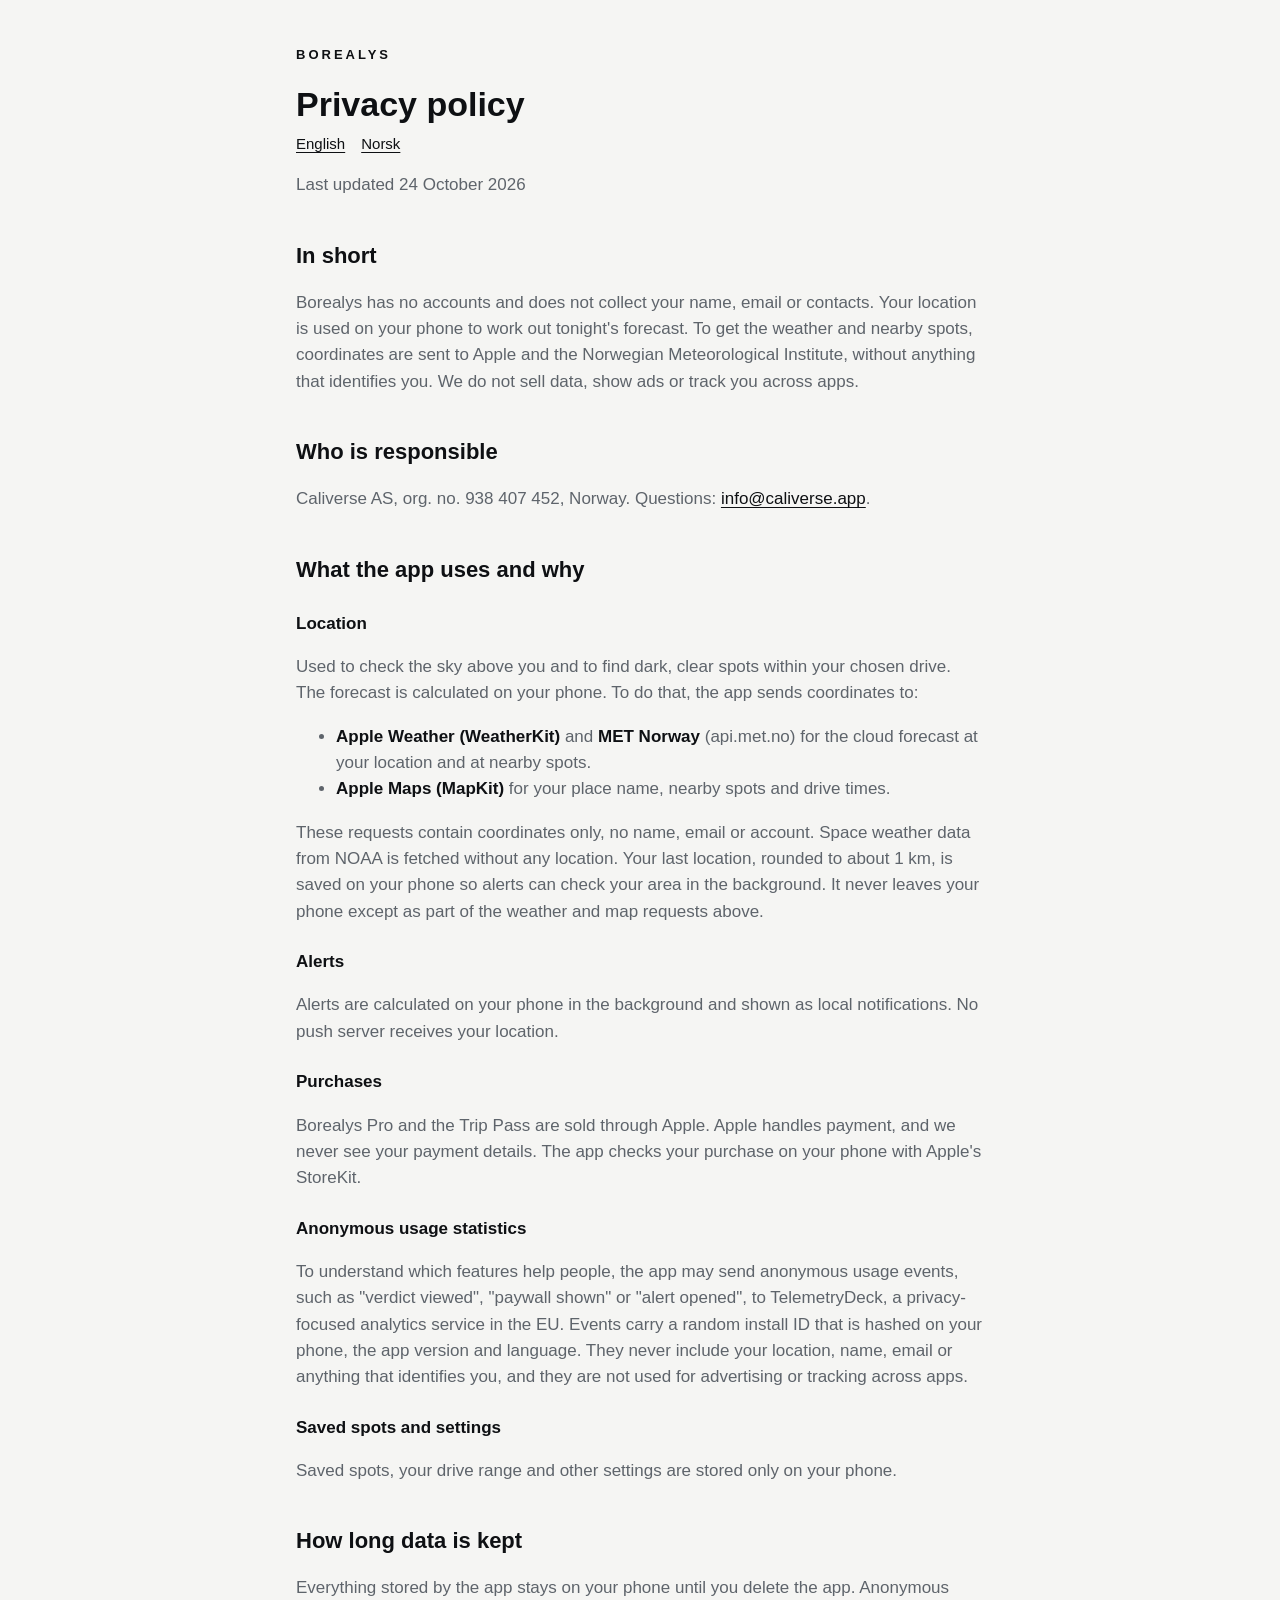
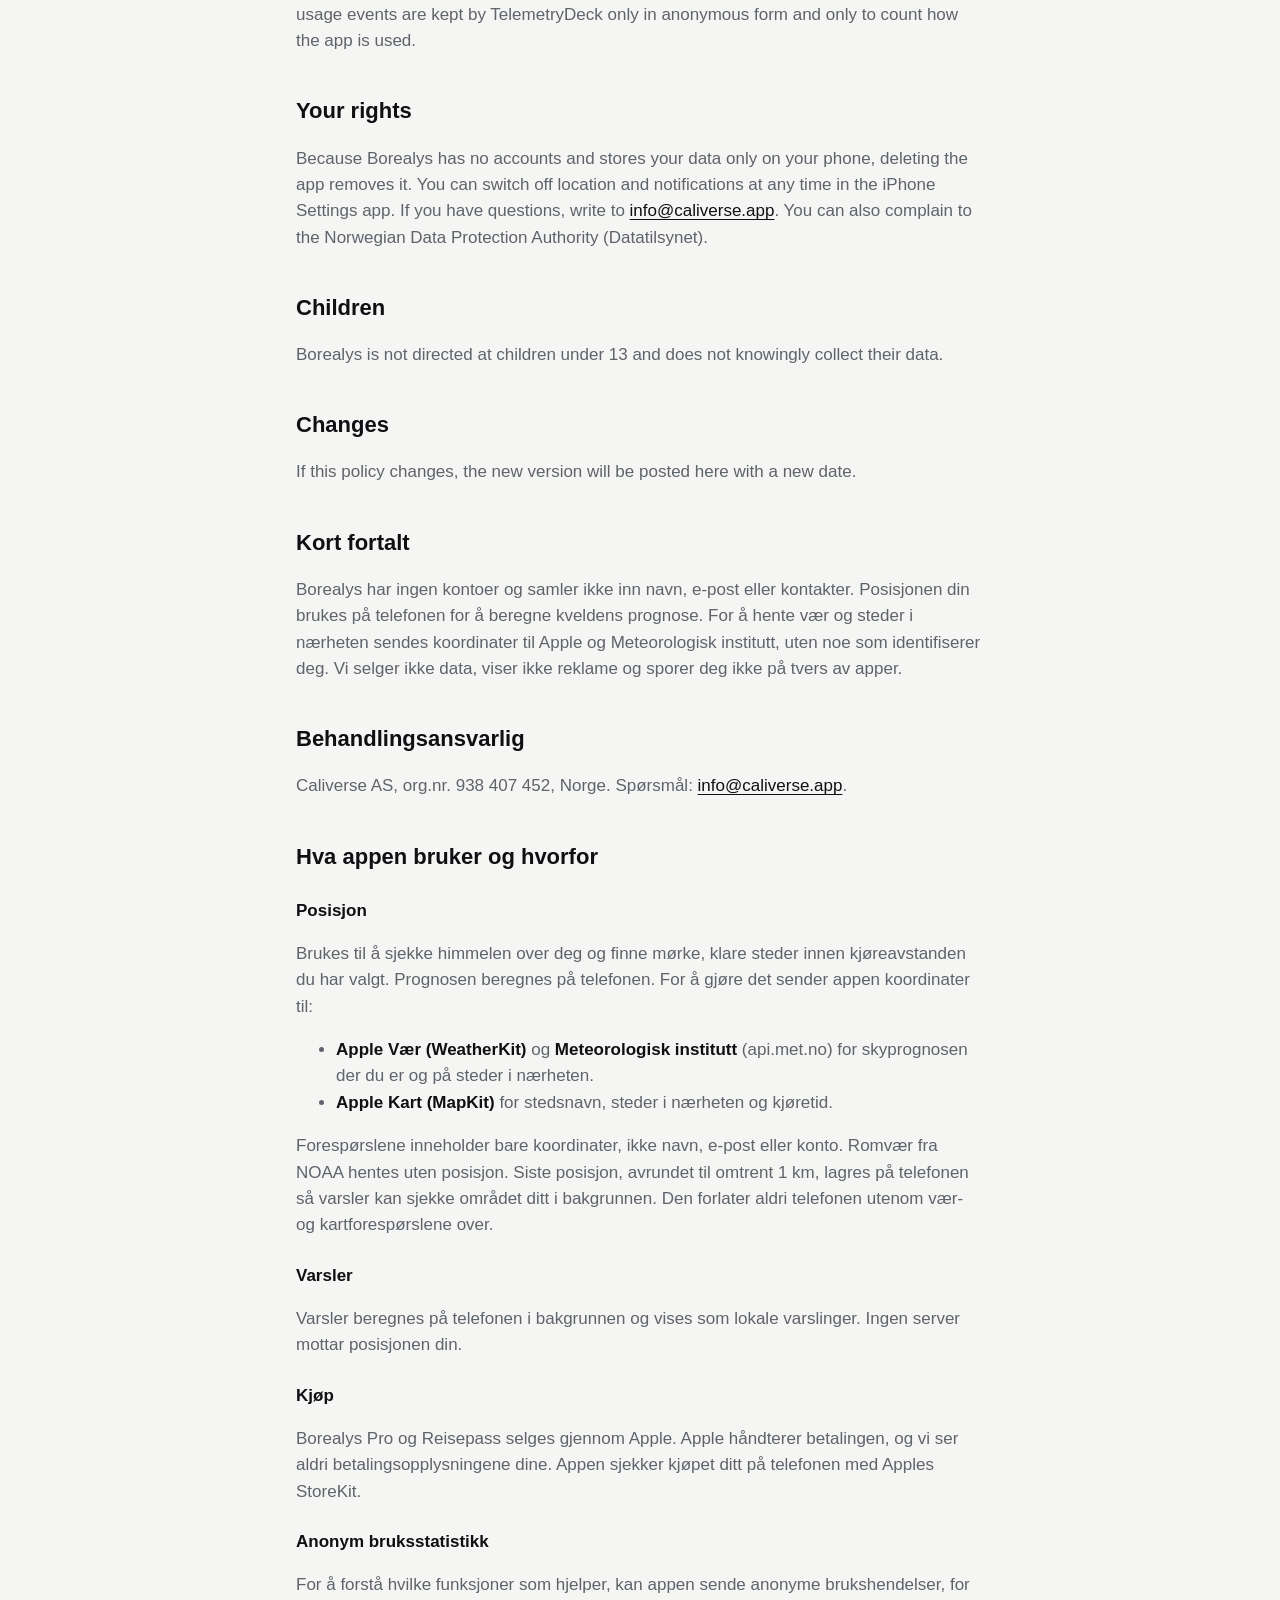
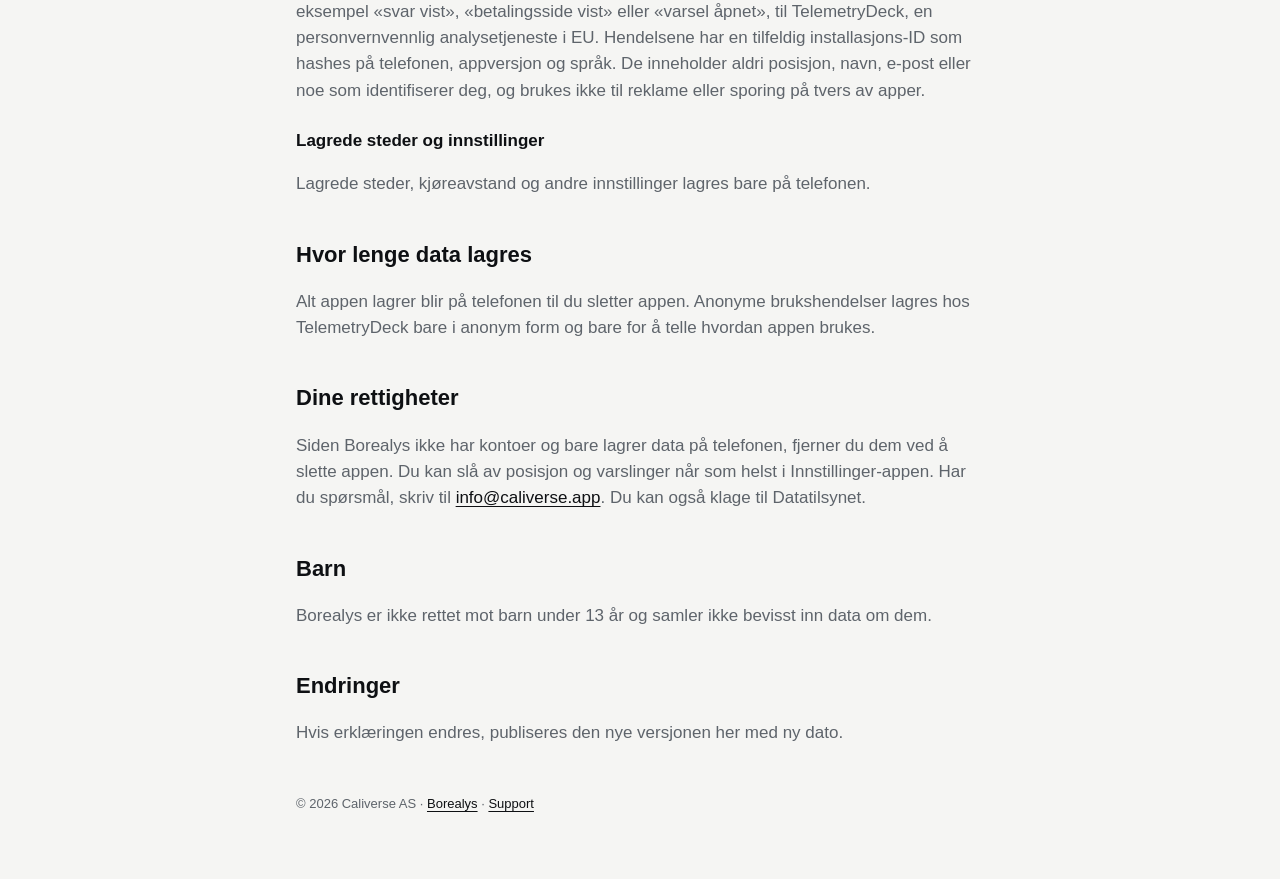
==== privacy.html @ 089b4933 "Borealys privacy and support pages Co-Authored-By: Claude Opus 5.5 <noreply@anthropic.com>" ====
<!doctype html>
<html lang="en">
<head>
<meta charset="utf-8"><meta name="viewport" content="width=device-width, initial-scale=1">
<title>Borealys Privacy Policy</title>
<link rel="stylesheet" href="style.css">
</head>
<body><main>
<div class="wordmark">BOREALYS</div>
<h1>Privacy policy</h1>
<div class="lang"><a href="#en">English</a><a href="#nb">Norsk</a></div>
<p>Last updated 24 October 2026</p>

<section id="en">
<h2>In short</h2>
<p>Borealys has no accounts and does not collect your name, email or contacts. Your location is used on your phone to work out tonight's forecast. To get the weather and nearby spots, coordinates are sent to Apple and the Norwegian Meteorological Institute, without anything that identifies you. We do not sell data, show ads or track you across apps.</p>

<h2>Who is responsible</h2>
<p>Caliverse AS, org. no. 938 407 452, Norway. Questions: <a href="mailto:info@caliverse.app">info@caliverse.app</a>.</p>

<h2>What the app uses and why</h2>
<h3>Location</h3>
<p>Used to check the sky above you and to find dark, clear spots within your chosen drive. The forecast is calculated on your phone. To do that, the app sends coordinates to:</p>
<ul>
<li><strong>Apple Weather (WeatherKit)</strong> and <strong>MET Norway</strong> (api.met.no) for the cloud forecast at your location and at nearby spots.</li>
<li><strong>Apple Maps (MapKit)</strong> for your place name, nearby spots and drive times.</li>
</ul>
<p>These requests contain coordinates only, no name, email or account. Space weather data from NOAA is fetched without any location. Your last location, rounded to about 1 km, is saved on your phone so alerts can check your area in the background. It never leaves your phone except as part of the weather and map requests above.</p>

<h3>Alerts</h3>
<p>Alerts are calculated on your phone in the background and shown as local notifications. No push server receives your location.</p>

<h3>Purchases</h3>
<p>Borealys Pro and the Trip Pass are sold through Apple. Apple handles payment, and we never see your payment details. The app checks your purchase on your phone with Apple's StoreKit.</p>

<h3>Anonymous usage statistics</h3>
<p>To understand which features help people, the app may send anonymous usage events, such as "verdict viewed", "paywall shown" or "alert opened", to TelemetryDeck, a privacy-focused analytics service in the EU. Events carry a random install ID that is hashed on your phone, the app version and language. They never include your location, name, email or anything that identifies you, and they are not used for advertising or tracking across apps.</p>

<h3>Saved spots and settings</h3>
<p>Saved spots, your drive range and other settings are stored only on your phone.</p>

<h2>How long data is kept</h2>
<p>Everything stored by the app stays on your phone until you delete the app. Anonymous usage events are kept by TelemetryDeck only in anonymous form and only to count how the app is used.</p>

<h2>Your rights</h2>
<p>Because Borealys has no accounts and stores your data only on your phone, deleting the app removes it. You can switch off location and notifications at any time in the iPhone Settings app. If you have questions, write to <a href="mailto:info@caliverse.app">info@caliverse.app</a>. You can also complain to the Norwegian Data Protection Authority (Datatilsynet).</p>

<h2>Children</h2>
<p>Borealys is not directed at children under 13 and does not knowingly collect their data.</p>

<h2>Changes</h2>
<p>If this policy changes, the new version will be posted here with a new date.</p>
</section>

<section id="nb">
<h2>Kort fortalt</h2>
<p>Borealys har ingen kontoer og samler ikke inn navn, e-post eller kontakter. Posisjonen din brukes på telefonen for å beregne kveldens prognose. For å hente vær og steder i nærheten sendes koordinater til Apple og Meteorologisk institutt, uten noe som identifiserer deg. Vi selger ikke data, viser ikke reklame og sporer deg ikke på tvers av apper.</p>

<h2>Behandlingsansvarlig</h2>
<p>Caliverse AS, org.nr. 938 407 452, Norge. Spørsmål: <a href="mailto:info@caliverse.app">info@caliverse.app</a>.</p>

<h2>Hva appen bruker og hvorfor</h2>
<h3>Posisjon</h3>
<p>Brukes til å sjekke himmelen over deg og finne mørke, klare steder innen kjøreavstanden du har valgt. Prognosen beregnes på telefonen. For å gjøre det sender appen koordinater til:</p>
<ul>
<li><strong>Apple Vær (WeatherKit)</strong> og <strong>Meteorologisk institutt</strong> (api.met.no) for skyprognosen der du er og på steder i nærheten.</li>
<li><strong>Apple Kart (MapKit)</strong> for stedsnavn, steder i nærheten og kjøretid.</li>
</ul>
<p>Forespørslene inneholder bare koordinater, ikke navn, e-post eller konto. Romvær fra NOAA hentes uten posisjon. Siste posisjon, avrundet til omtrent 1 km, lagres på telefonen så varsler kan sjekke området ditt i bakgrunnen. Den forlater aldri telefonen utenom vær- og kartforespørslene over.</p>

<h3>Varsler</h3>
<p>Varsler beregnes på telefonen i bakgrunnen og vises som lokale varslinger. Ingen server mottar posisjonen din.</p>

<h3>Kjøp</h3>
<p>Borealys Pro og Reisepass selges gjennom Apple. Apple håndterer betalingen, og vi ser aldri betalingsopplysningene dine. Appen sjekker kjøpet ditt på telefonen med Apples StoreKit.</p>

<h3>Anonym bruksstatistikk</h3>
<p>For å forstå hvilke funksjoner som hjelper, kan appen sende anonyme brukshendelser, for eksempel «svar vist», «betalingsside vist» eller «varsel åpnet», til TelemetryDeck, en personvernvennlig analysetjeneste i EU. Hendelsene har en tilfeldig installasjons-ID som hashes på telefonen, appversjon og språk. De inneholder aldri posisjon, navn, e-post eller noe som identifiserer deg, og brukes ikke til reklame eller sporing på tvers av apper.</p>

<h3>Lagrede steder og innstillinger</h3>
<p>Lagrede steder, kjøreavstand og andre innstillinger lagres bare på telefonen.</p>

<h2>Hvor lenge data lagres</h2>
<p>Alt appen lagrer blir på telefonen til du sletter appen. Anonyme brukshendelser lagres hos TelemetryDeck bare i anonym form og bare for å telle hvordan appen brukes.</p>

<h2>Dine rettigheter</h2>
<p>Siden Borealys ikke har kontoer og bare lagrer data på telefonen, fjerner du dem ved å slette appen. Du kan slå av posisjon og varslinger når som helst i Innstillinger-appen. Har du spørsmål, skriv til <a href="mailto:info@caliverse.app">info@caliverse.app</a>. Du kan også klage til Datatilsynet.</p>

<h2>Barn</h2>
<p>Borealys er ikke rettet mot barn under 13 år og samler ikke bevisst inn data om dem.</p>

<h2>Endringer</h2>
<p>Hvis erklæringen endres, publiseres den nye versjonen her med ny dato.</p>
</section>

<footer>© 2026 Caliverse AS · <a href="index.html">Borealys</a> · <a href="support.html">Support</a></footer>
</main></body>
</html>
---- style.css ----
:root { --bg:#F5F5F3; --surface:#FFFFFF; --line:#E3E5E7; --ink:#0E1013; --secondary:#5E646B; --aurora:#007A55; color-scheme: light dark; }
@media (prefers-color-scheme: dark) { :root { --bg:#0B0C0E; --surface:#15171A; --line:#26292D; --ink:#F2F3F4; --secondary:#9BA1A8; --aurora:#5BE3A6; } }
* { box-sizing: border-box; }
body { margin:0; background:var(--bg); color:var(--ink); font: 17px/1.55 -apple-system, BlinkMacSystemFont, "SF Pro Text", "Helvetica Neue", Arial, sans-serif; }
main { max-width: 720px; margin: 0 auto; padding: 48px 16px 64px; }
.wordmark { font: 600 13px/1 -apple-system, sans-serif; letter-spacing: 3px; font-stretch: expanded; }
h1 { font-size: 34px; line-height: 1.15; font-weight: 600; margin: 24px 0 8px; }
h2 { font-size: 22px; font-weight: 600; margin: 40px 0 8px; }
h3 { font-size: 17px; font-weight: 600; margin: 24px 0 4px; }
p, li { color: var(--secondary); }
strong { color: var(--ink); font-weight: 600; }
a { color: var(--ink); text-underline-offset: 3px; }
.card { background: var(--surface); border: 1px solid var(--line); border-radius: 24px; padding: 16px 24px; margin-top: 16px; }
.lang { display:flex; gap:16px; margin-top: 8px; font-size: 15px; }
.ribbon { height: 3px; width: 160px; border-radius: 2px; background: linear-gradient(90deg, #5BE3A6, #2FD4C9, #A98BFF); margin: 12px 0 24px; }
footer { margin-top: 48px; font-size: 13px; color: var(--secondary); }
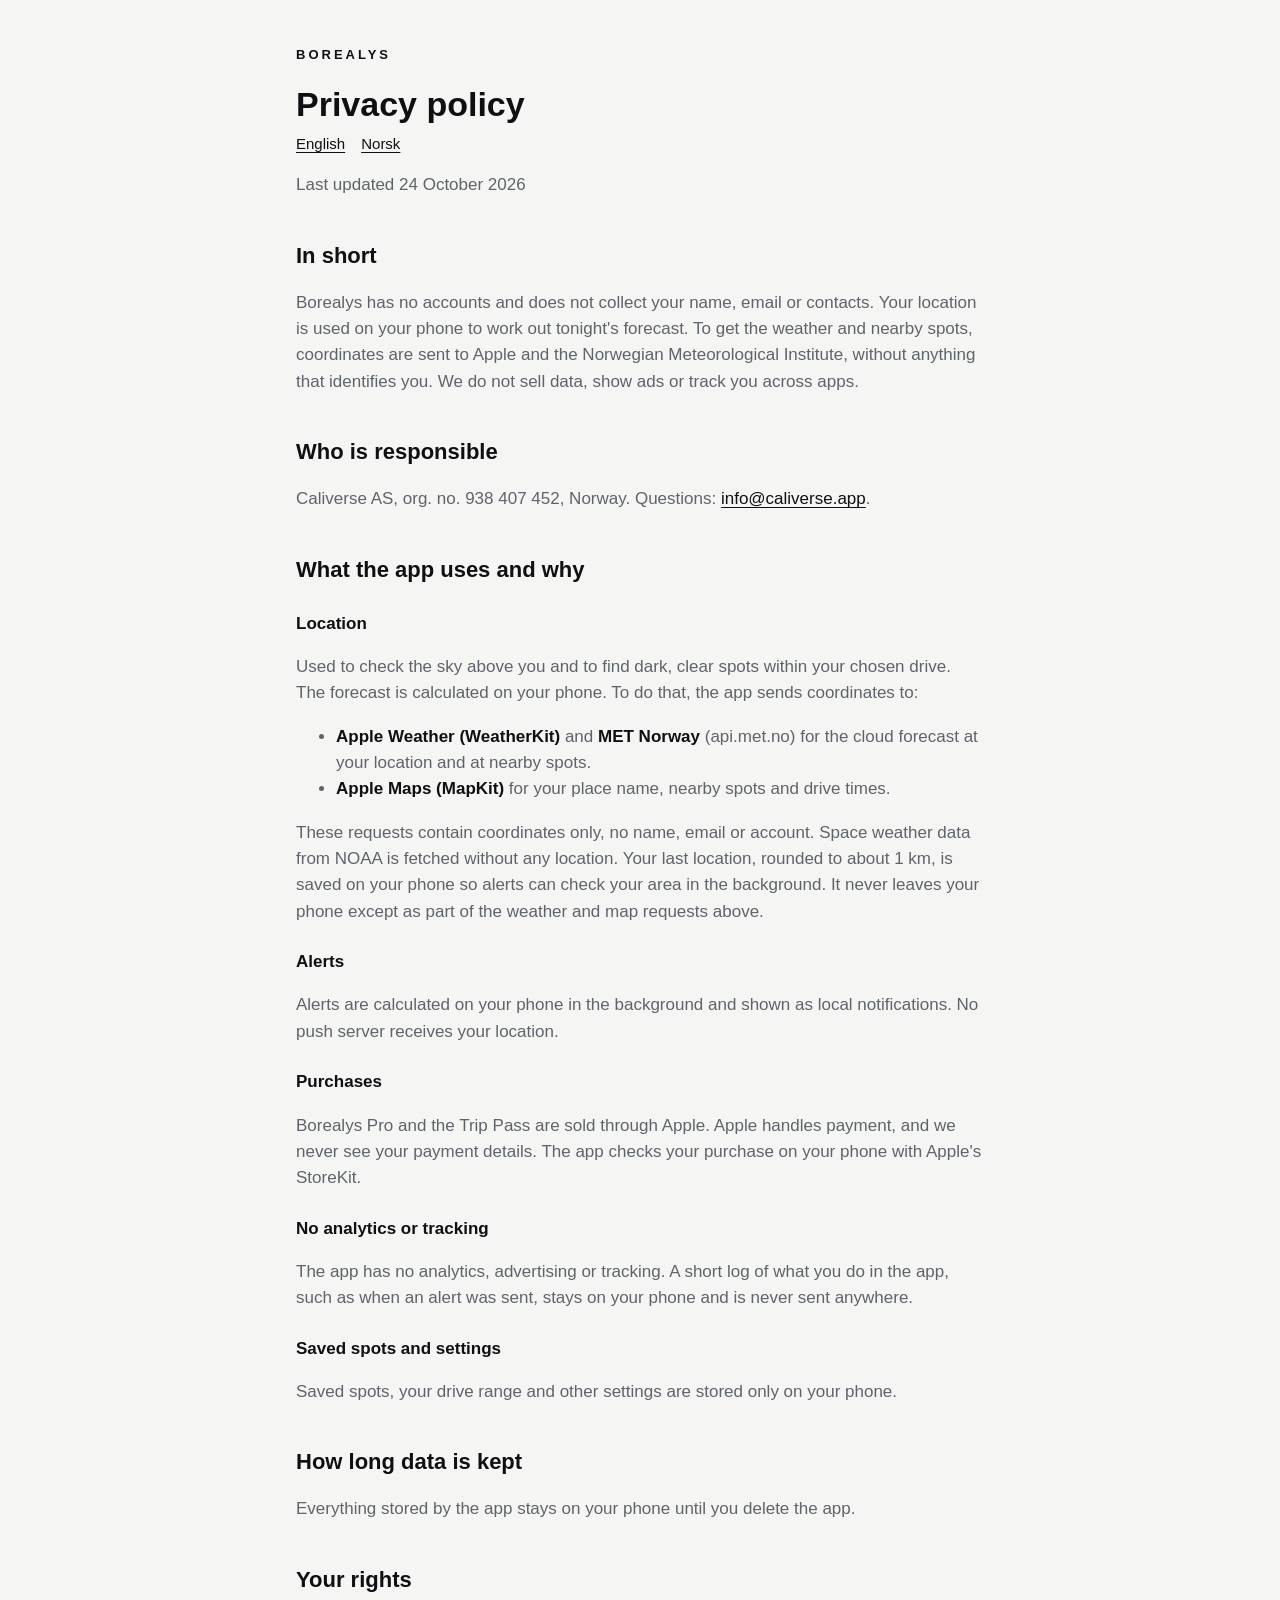
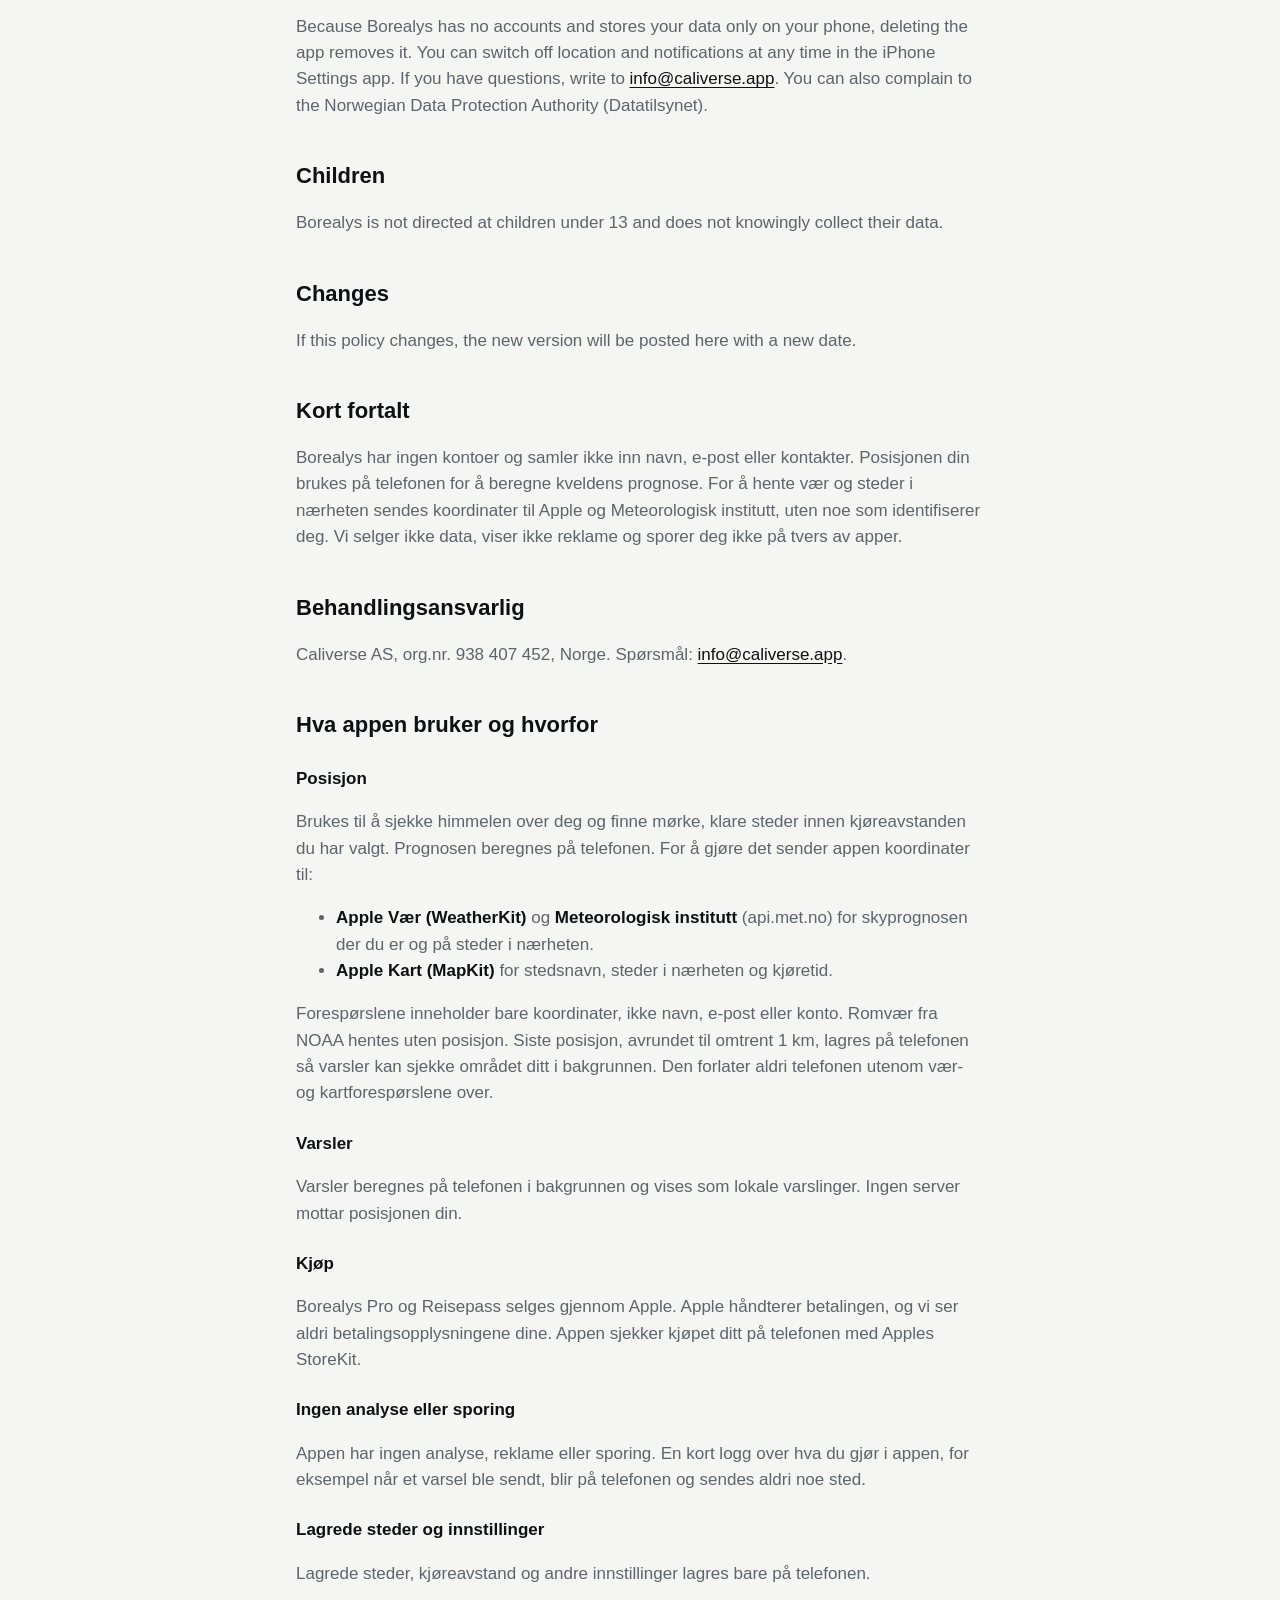
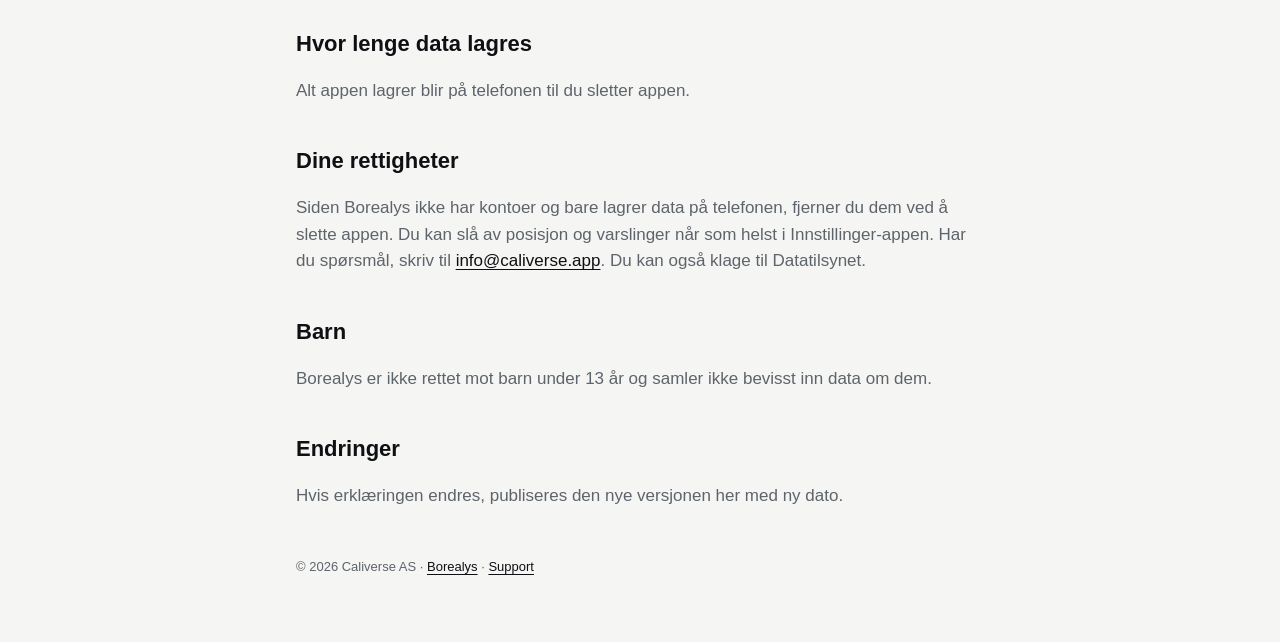
==== commit fbdafef9: "Privacy: no analytics in the app Co-Authored-By: Claude Opus 5.5 <noreply@anthropic.com>" ====
--- a/privacy.html
+++ b/privacy.html
@@ -33,14 +33,14 @@
 <h3>Purchases</h3>
 <p>Borealys Pro and the Trip Pass are sold through Apple. Apple handles payment, and we never see your payment details. The app checks your purchase on your phone with Apple's StoreKit.</p>
 
-<h3>Anonymous usage statistics</h3>
-<p>To understand which features help people, the app may send anonymous usage events, such as "verdict viewed", "paywall shown" or "alert opened", to TelemetryDeck, a privacy-focused analytics service in the EU. Events carry a random install ID that is hashed on your phone, the app version and language. They never include your location, name, email or anything that identifies you, and they are not used for advertising or tracking across apps.</p>
+<h3>No analytics or tracking</h3>
+<p>The app has no analytics, advertising or tracking. A short log of what you do in the app, such as when an alert was sent, stays on your phone and is never sent anywhere.</p>
 
 <h3>Saved spots and settings</h3>
 <p>Saved spots, your drive range and other settings are stored only on your phone.</p>
 
 <h2>How long data is kept</h2>
-<p>Everything stored by the app stays on your phone until you delete the app. Anonymous usage events are kept by TelemetryDeck only in anonymous form and only to count how the app is used.</p>
+<p>Everything stored by the app stays on your phone until you delete the app.</p>
 
 <h2>Your rights</h2>
 <p>Because Borealys has no accounts and stores your data only on your phone, deleting the app removes it. You can switch off location and notifications at any time in the iPhone Settings app. If you have questions, write to <a href="mailto:info@caliverse.app">info@caliverse.app</a>. You can also complain to the Norwegian Data Protection Authority (Datatilsynet).</p>
@@ -74,14 +74,14 @@
 <h3>Kjøp</h3>
 <p>Borealys Pro og Reisepass selges gjennom Apple. Apple håndterer betalingen, og vi ser aldri betalingsopplysningene dine. Appen sjekker kjøpet ditt på telefonen med Apples StoreKit.</p>
 
-<h3>Anonym bruksstatistikk</h3>
-<p>For å forstå hvilke funksjoner som hjelper, kan appen sende anonyme brukshendelser, for eksempel «svar vist», «betalingsside vist» eller «varsel åpnet», til TelemetryDeck, en personvernvennlig analysetjeneste i EU. Hendelsene har en tilfeldig installasjons-ID som hashes på telefonen, appversjon og språk. De inneholder aldri posisjon, navn, e-post eller noe som identifiserer deg, og brukes ikke til reklame eller sporing på tvers av apper.</p>
+<h3>Ingen analyse eller sporing</h3>
+<p>Appen har ingen analyse, reklame eller sporing. En kort logg over hva du gjør i appen, for eksempel når et varsel ble sendt, blir på telefonen og sendes aldri noe sted.</p>
 
 <h3>Lagrede steder og innstillinger</h3>
 <p>Lagrede steder, kjøreavstand og andre innstillinger lagres bare på telefonen.</p>
 
 <h2>Hvor lenge data lagres</h2>
-<p>Alt appen lagrer blir på telefonen til du sletter appen. Anonyme brukshendelser lagres hos TelemetryDeck bare i anonym form og bare for å telle hvordan appen brukes.</p>
+<p>Alt appen lagrer blir på telefonen til du sletter appen.</p>
 
 <h2>Dine rettigheter</h2>
 <p>Siden Borealys ikke har kontoer og bare lagrer data på telefonen, fjerner du dem ved å slette appen. Du kan slå av posisjon og varslinger når som helst i Innstillinger-appen. Har du spørsmål, skriv til <a href="mailto:info@caliverse.app">info@caliverse.app</a>. Du kan også klage til Datatilsynet.</p>
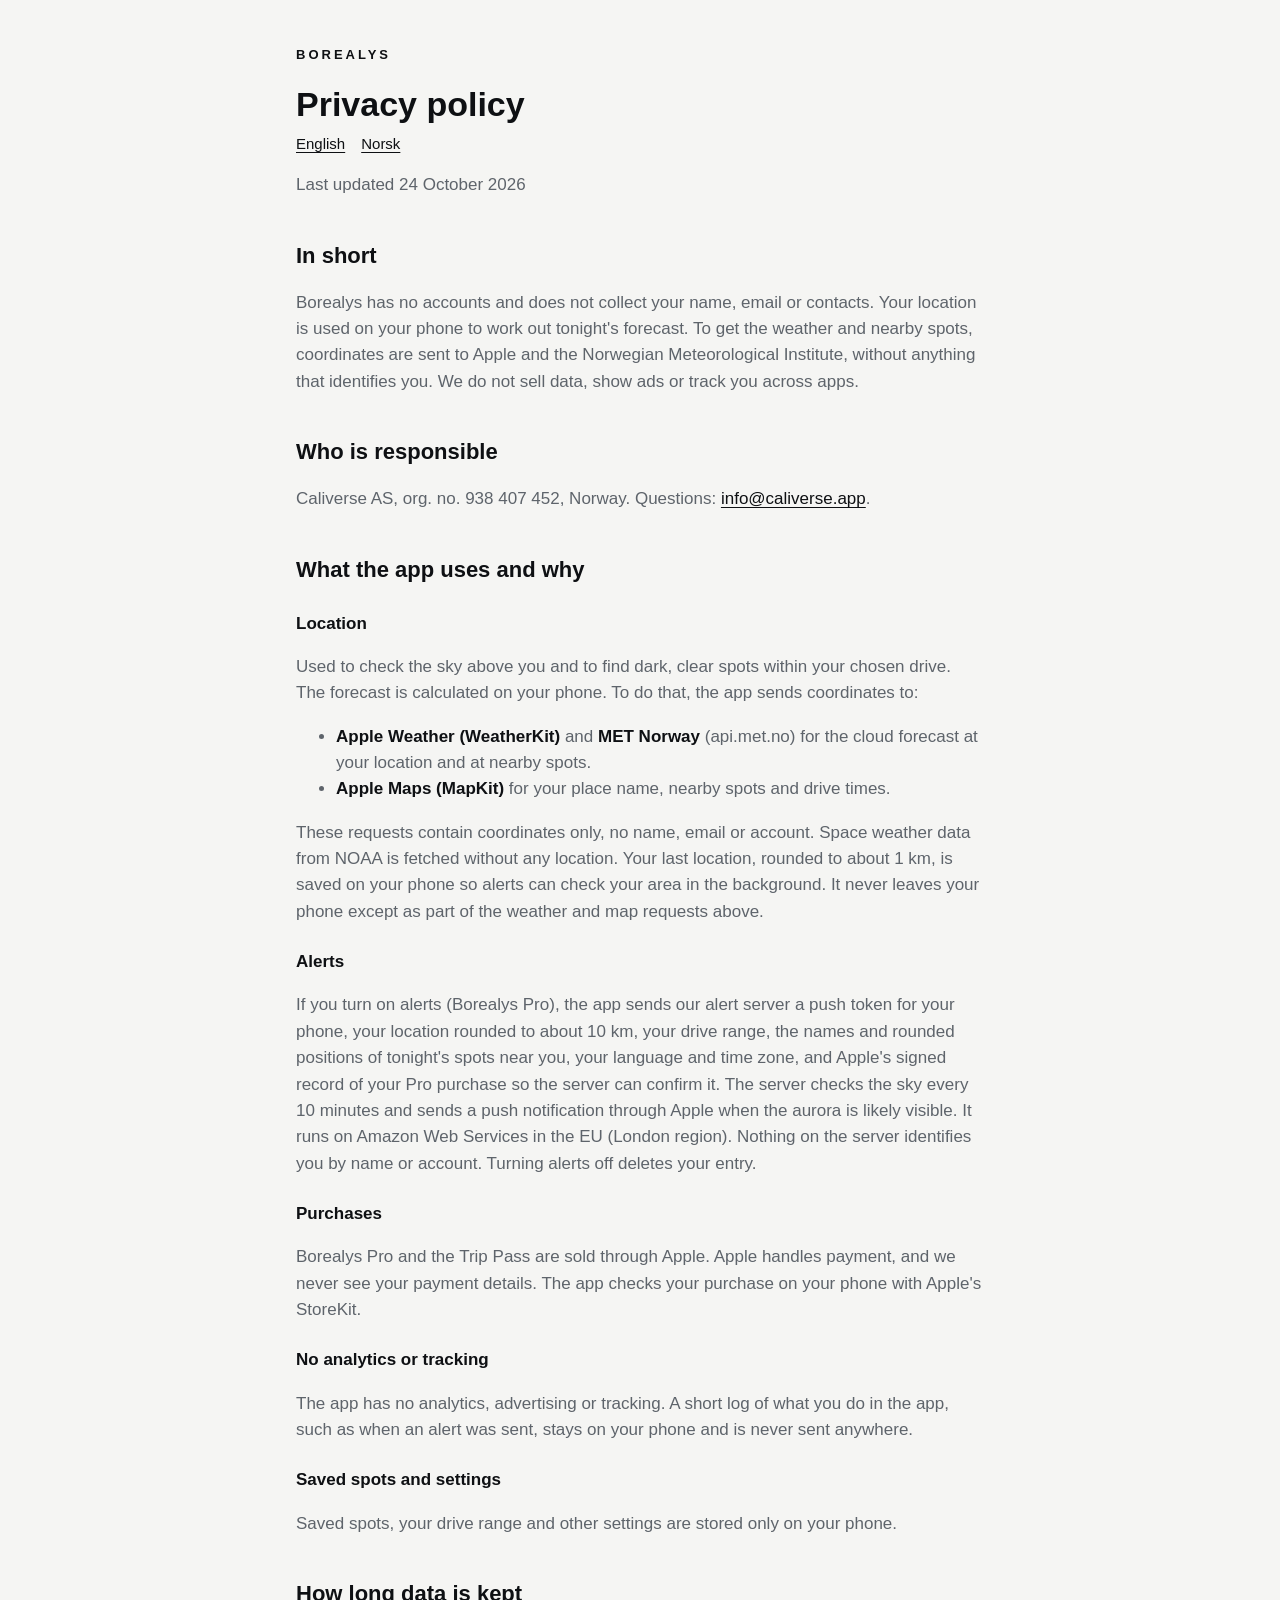
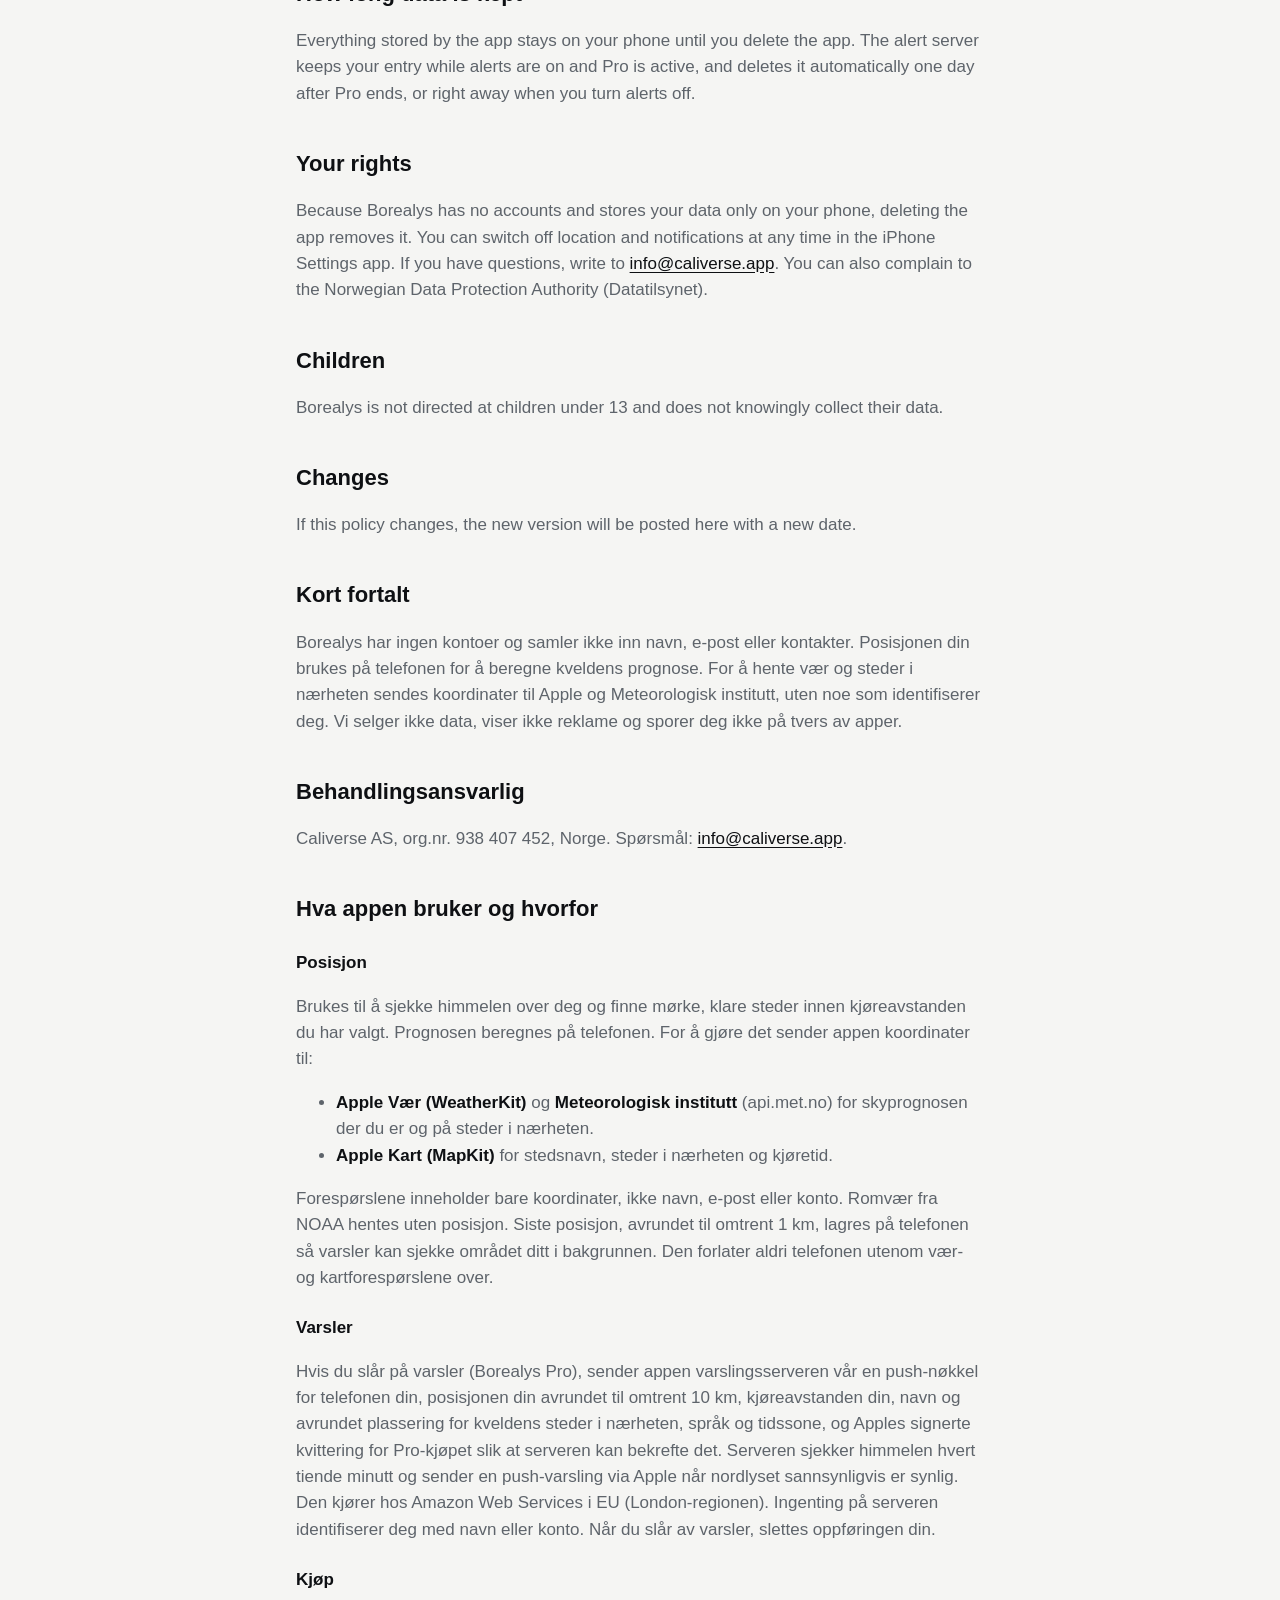
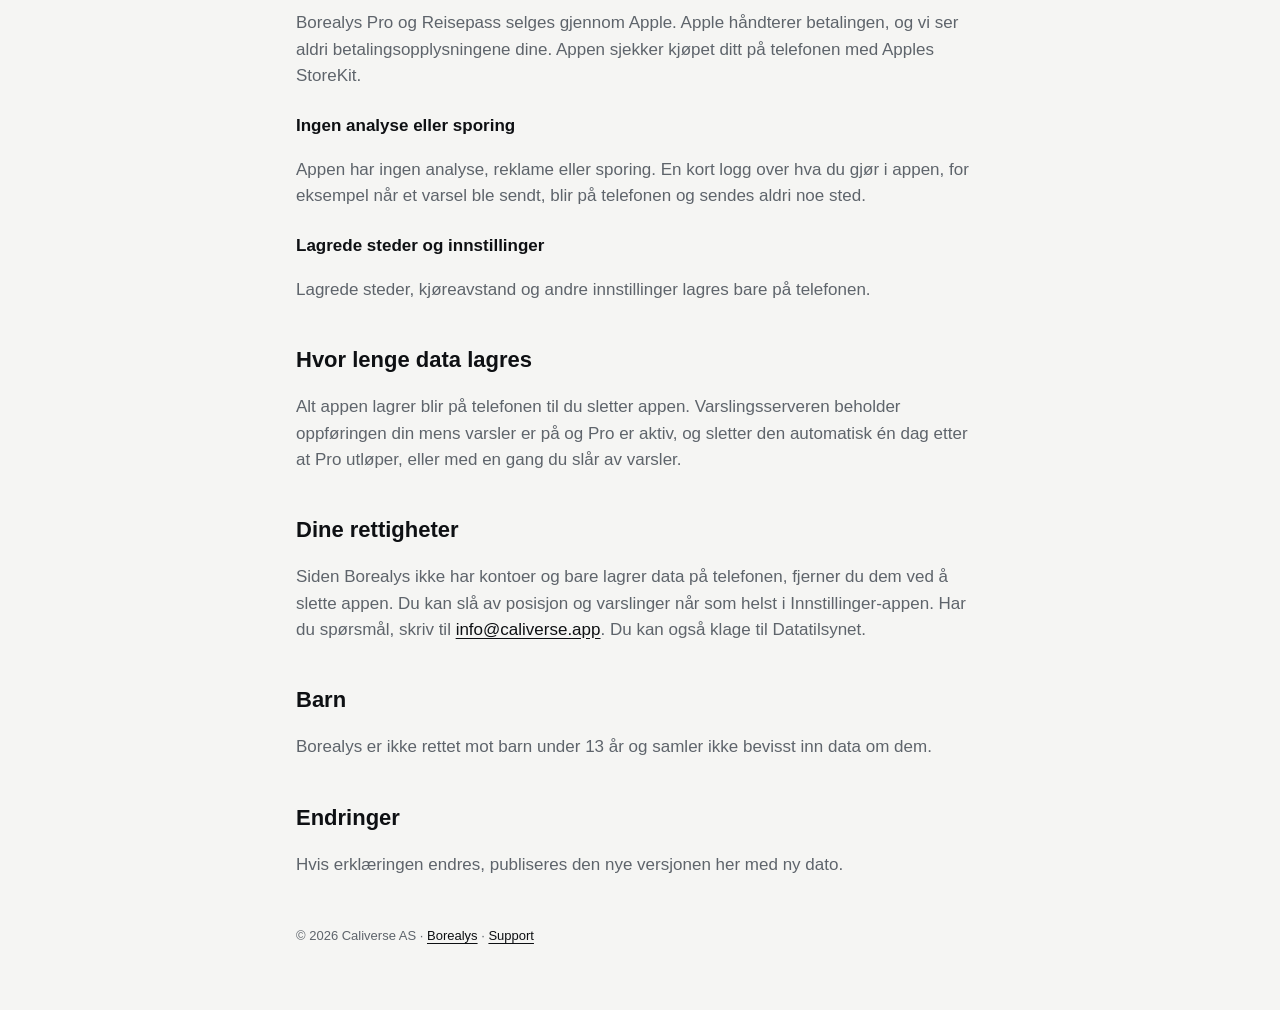
==== commit a7f0fea4: "Privacy: alert server (draft, publish with server launch) Co-Authored-By: Claude Opus 5.5 <noreply@a" ====
--- a/privacy.html
+++ b/privacy.html
@@ -28,7 +28,7 @@
 <p>These requests contain coordinates only, no name, email or account. Space weather data from NOAA is fetched without any location. Your last location, rounded to about 1 km, is saved on your phone so alerts can check your area in the background. It never leaves your phone except as part of the weather and map requests above.</p>
 
 <h3>Alerts</h3>
-<p>Alerts are calculated on your phone in the background and shown as local notifications. No push server receives your location.</p>
+<p>If you turn on alerts (Borealys Pro), the app sends our alert server a push token for your phone, your location rounded to about 10 km, your drive range, the names and rounded positions of tonight's spots near you, your language and time zone, and Apple's signed record of your Pro purchase so the server can confirm it. The server checks the sky every 10 minutes and sends a push notification through Apple when the aurora is likely visible. It runs on Amazon Web Services in the EU (London region). Nothing on the server identifies you by name or account. Turning alerts off deletes your entry.</p>
 
 <h3>Purchases</h3>
 <p>Borealys Pro and the Trip Pass are sold through Apple. Apple handles payment, and we never see your payment details. The app checks your purchase on your phone with Apple's StoreKit.</p>
@@ -40,7 +40,7 @@
 <p>Saved spots, your drive range and other settings are stored only on your phone.</p>
 
 <h2>How long data is kept</h2>
-<p>Everything stored by the app stays on your phone until you delete the app.</p>
+<p>Everything stored by the app stays on your phone until you delete the app. The alert server keeps your entry while alerts are on and Pro is active, and deletes it automatically one day after Pro ends, or right away when you turn alerts off.</p>
 
 <h2>Your rights</h2>
 <p>Because Borealys has no accounts and stores your data only on your phone, deleting the app removes it. You can switch off location and notifications at any time in the iPhone Settings app. If you have questions, write to <a href="mailto:info@caliverse.app">info@caliverse.app</a>. You can also complain to the Norwegian Data Protection Authority (Datatilsynet).</p>
@@ -69,7 +69,7 @@
 <p>Forespørslene inneholder bare koordinater, ikke navn, e-post eller konto. Romvær fra NOAA hentes uten posisjon. Siste posisjon, avrundet til omtrent 1 km, lagres på telefonen så varsler kan sjekke området ditt i bakgrunnen. Den forlater aldri telefonen utenom vær- og kartforespørslene over.</p>
 
 <h3>Varsler</h3>
-<p>Varsler beregnes på telefonen i bakgrunnen og vises som lokale varslinger. Ingen server mottar posisjonen din.</p>
+<p>Hvis du slår på varsler (Borealys Pro), sender appen varslingsserveren vår en push-nøkkel for telefonen din, posisjonen din avrundet til omtrent 10 km, kjøreavstanden din, navn og avrundet plassering for kveldens steder i nærheten, språk og tidssone, og Apples signerte kvittering for Pro-kjøpet slik at serveren kan bekrefte det. Serveren sjekker himmelen hvert tiende minutt og sender en push-varsling via Apple når nordlyset sannsynligvis er synlig. Den kjører hos Amazon Web Services i EU (London-regionen). Ingenting på serveren identifiserer deg med navn eller konto. Når du slår av varsler, slettes oppføringen din.</p>
 
 <h3>Kjøp</h3>
 <p>Borealys Pro og Reisepass selges gjennom Apple. Apple håndterer betalingen, og vi ser aldri betalingsopplysningene dine. Appen sjekker kjøpet ditt på telefonen med Apples StoreKit.</p>
@@ -81,7 +81,7 @@
 <p>Lagrede steder, kjøreavstand og andre innstillinger lagres bare på telefonen.</p>
 
 <h2>Hvor lenge data lagres</h2>
-<p>Alt appen lagrer blir på telefonen til du sletter appen.</p>
+<p>Alt appen lagrer blir på telefonen til du sletter appen. Varslingsserveren beholder oppføringen din mens varsler er på og Pro er aktiv, og sletter den automatisk én dag etter at Pro utløper, eller med en gang du slår av varsler.</p>
 
 <h2>Dine rettigheter</h2>
 <p>Siden Borealys ikke har kontoer og bare lagrer data på telefonen, fjerner du dem ved å slette appen. Du kan slå av posisjon og varslinger når som helst i Innstillinger-appen. Har du spørsmål, skriv til <a href="mailto:info@caliverse.app">info@caliverse.app</a>. Du kan også klage til Datatilsynet.</p>
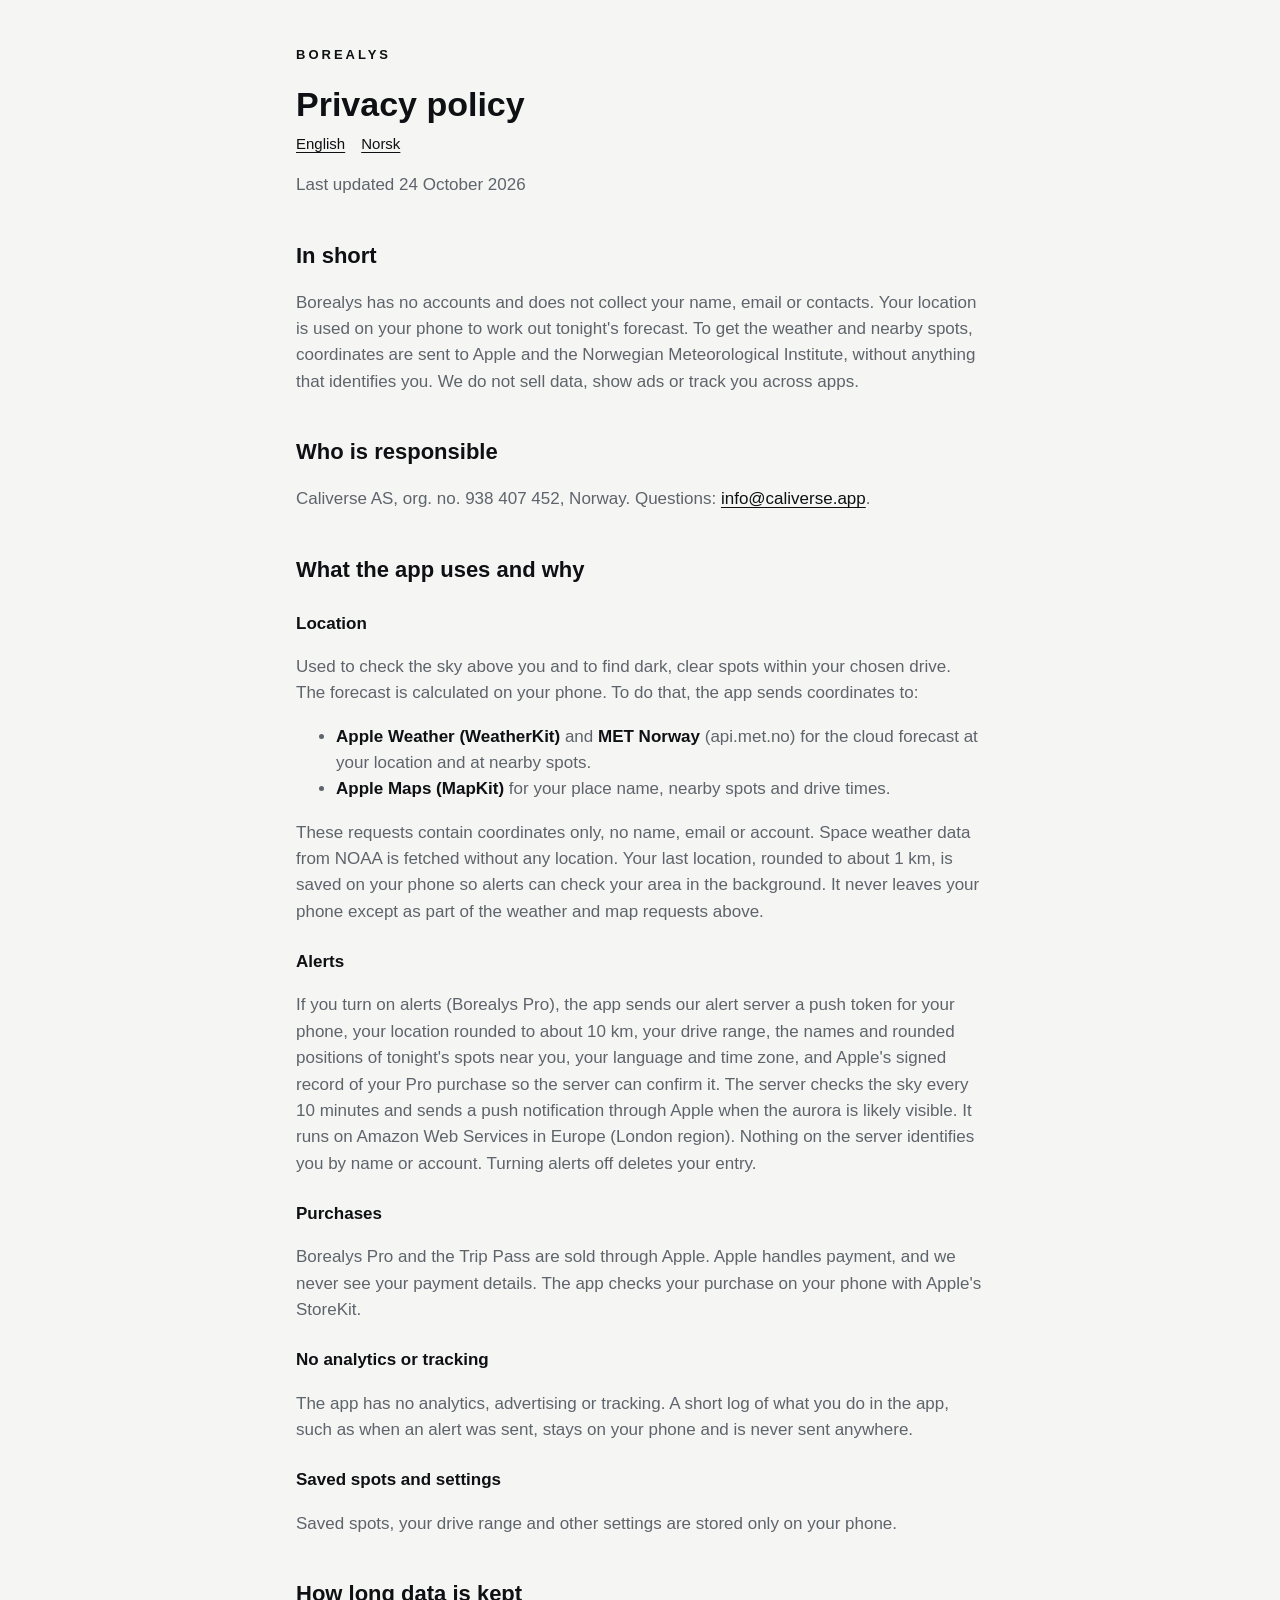
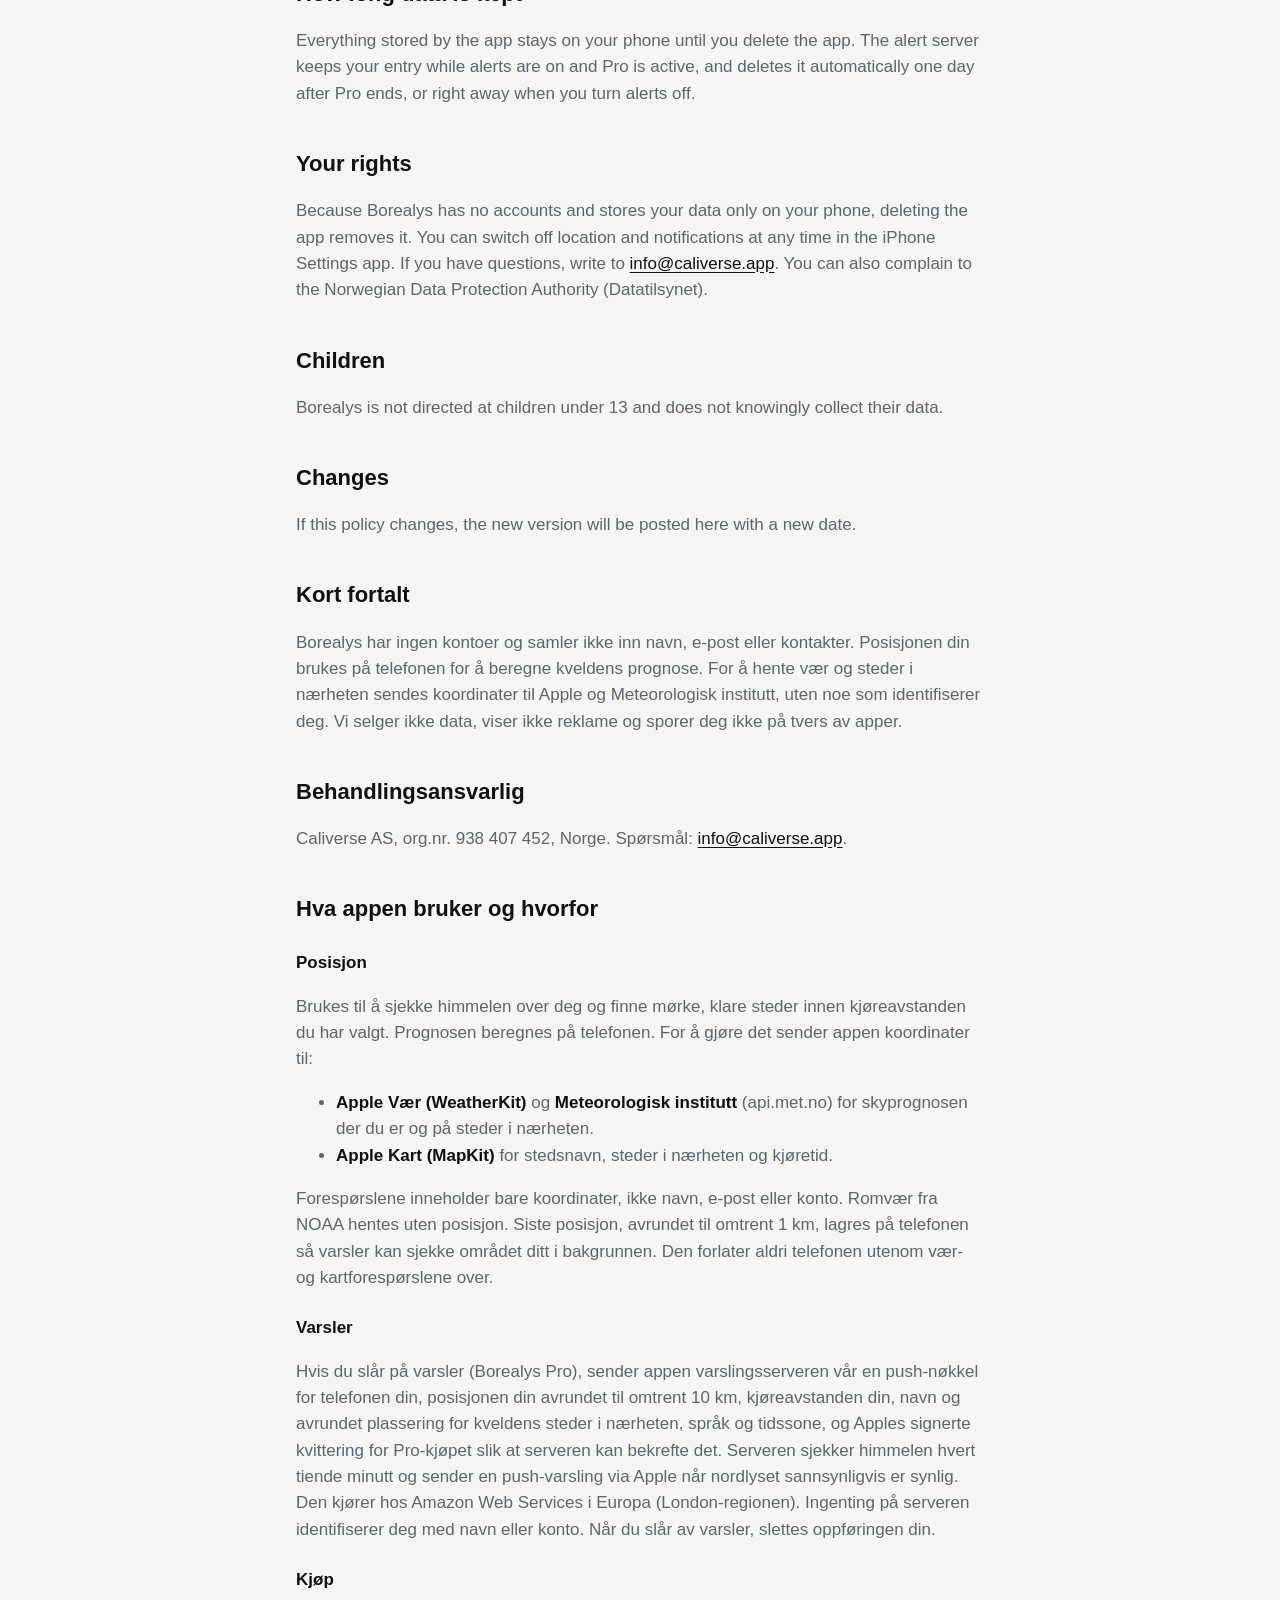
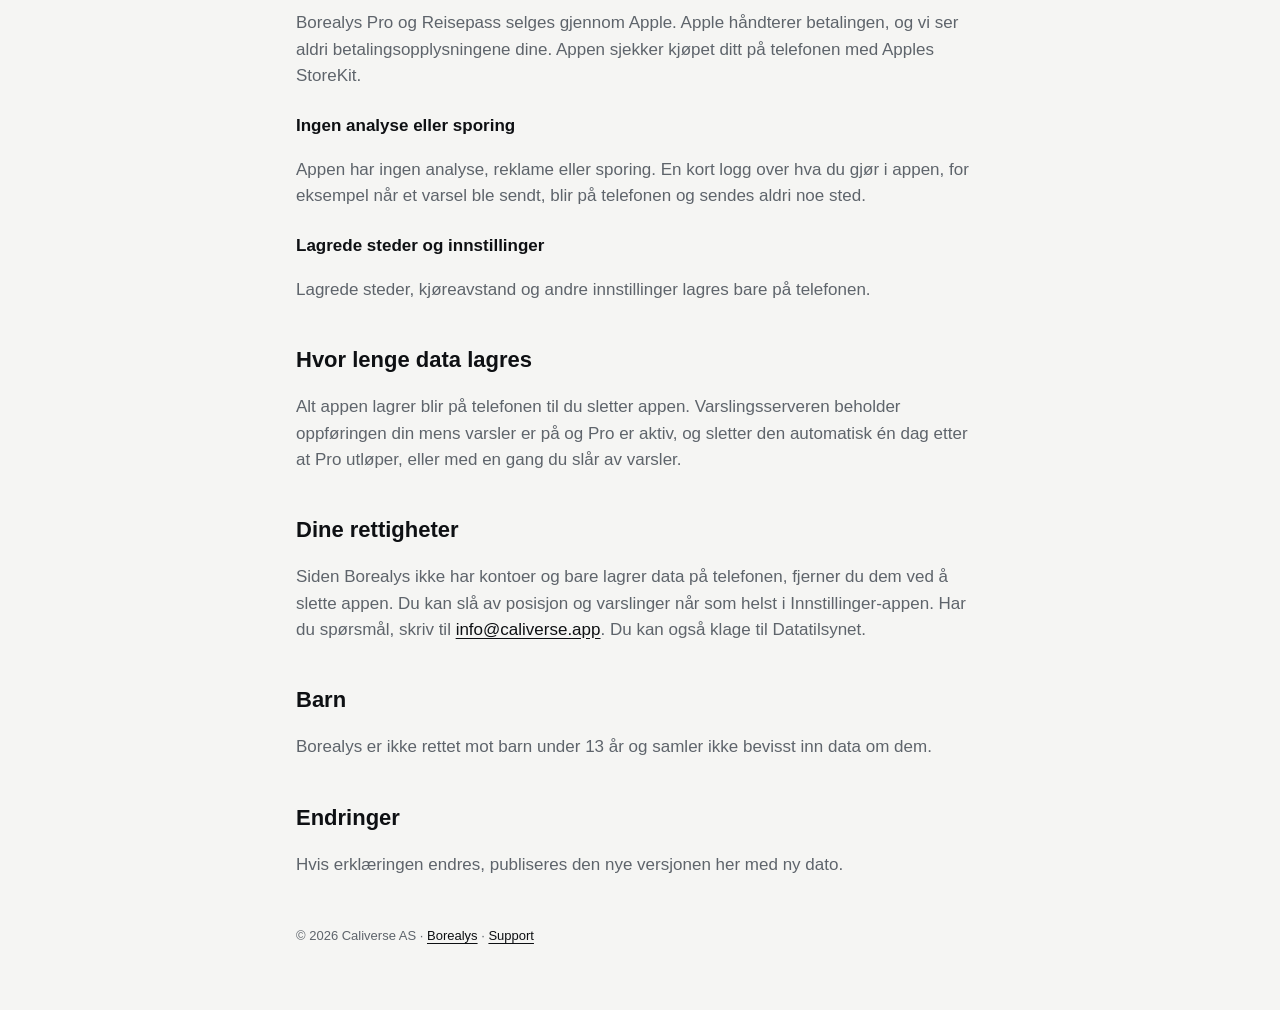
==== commit 4a339ba8: "Privacy: London is Europe, not EU Co-Authored-By: Claude Opus 5.5 <noreply@anthropic.com>" ====
--- a/privacy.html
+++ b/privacy.html
@@ -28,7 +28,7 @@
 <p>These requests contain coordinates only, no name, email or account. Space weather data from NOAA is fetched without any location. Your last location, rounded to about 1 km, is saved on your phone so alerts can check your area in the background. It never leaves your phone except as part of the weather and map requests above.</p>
 
 <h3>Alerts</h3>
-<p>If you turn on alerts (Borealys Pro), the app sends our alert server a push token for your phone, your location rounded to about 10 km, your drive range, the names and rounded positions of tonight's spots near you, your language and time zone, and Apple's signed record of your Pro purchase so the server can confirm it. The server checks the sky every 10 minutes and sends a push notification through Apple when the aurora is likely visible. It runs on Amazon Web Services in the EU (London region). Nothing on the server identifies you by name or account. Turning alerts off deletes your entry.</p>
+<p>If you turn on alerts (Borealys Pro), the app sends our alert server a push token for your phone, your location rounded to about 10 km, your drive range, the names and rounded positions of tonight's spots near you, your language and time zone, and Apple's signed record of your Pro purchase so the server can confirm it. The server checks the sky every 10 minutes and sends a push notification through Apple when the aurora is likely visible. It runs on Amazon Web Services in Europe (London region). Nothing on the server identifies you by name or account. Turning alerts off deletes your entry.</p>
 
 <h3>Purchases</h3>
 <p>Borealys Pro and the Trip Pass are sold through Apple. Apple handles payment, and we never see your payment details. The app checks your purchase on your phone with Apple's StoreKit.</p>
@@ -69,7 +69,7 @@
 <p>Forespørslene inneholder bare koordinater, ikke navn, e-post eller konto. Romvær fra NOAA hentes uten posisjon. Siste posisjon, avrundet til omtrent 1 km, lagres på telefonen så varsler kan sjekke området ditt i bakgrunnen. Den forlater aldri telefonen utenom vær- og kartforespørslene over.</p>
 
 <h3>Varsler</h3>
-<p>Hvis du slår på varsler (Borealys Pro), sender appen varslingsserveren vår en push-nøkkel for telefonen din, posisjonen din avrundet til omtrent 10 km, kjøreavstanden din, navn og avrundet plassering for kveldens steder i nærheten, språk og tidssone, og Apples signerte kvittering for Pro-kjøpet slik at serveren kan bekrefte det. Serveren sjekker himmelen hvert tiende minutt og sender en push-varsling via Apple når nordlyset sannsynligvis er synlig. Den kjører hos Amazon Web Services i EU (London-regionen). Ingenting på serveren identifiserer deg med navn eller konto. Når du slår av varsler, slettes oppføringen din.</p>
+<p>Hvis du slår på varsler (Borealys Pro), sender appen varslingsserveren vår en push-nøkkel for telefonen din, posisjonen din avrundet til omtrent 10 km, kjøreavstanden din, navn og avrundet plassering for kveldens steder i nærheten, språk og tidssone, og Apples signerte kvittering for Pro-kjøpet slik at serveren kan bekrefte det. Serveren sjekker himmelen hvert tiende minutt og sender en push-varsling via Apple når nordlyset sannsynligvis er synlig. Den kjører hos Amazon Web Services i Europa (London-regionen). Ingenting på serveren identifiserer deg med navn eller konto. Når du slår av varsler, slettes oppføringen din.</p>
 
 <h3>Kjøp</h3>
 <p>Borealys Pro og Reisepass selges gjennom Apple. Apple håndterer betalingen, og vi ser aldri betalingsopplysningene dine. Appen sjekker kjøpet ditt på telefonen med Apples StoreKit.</p>
